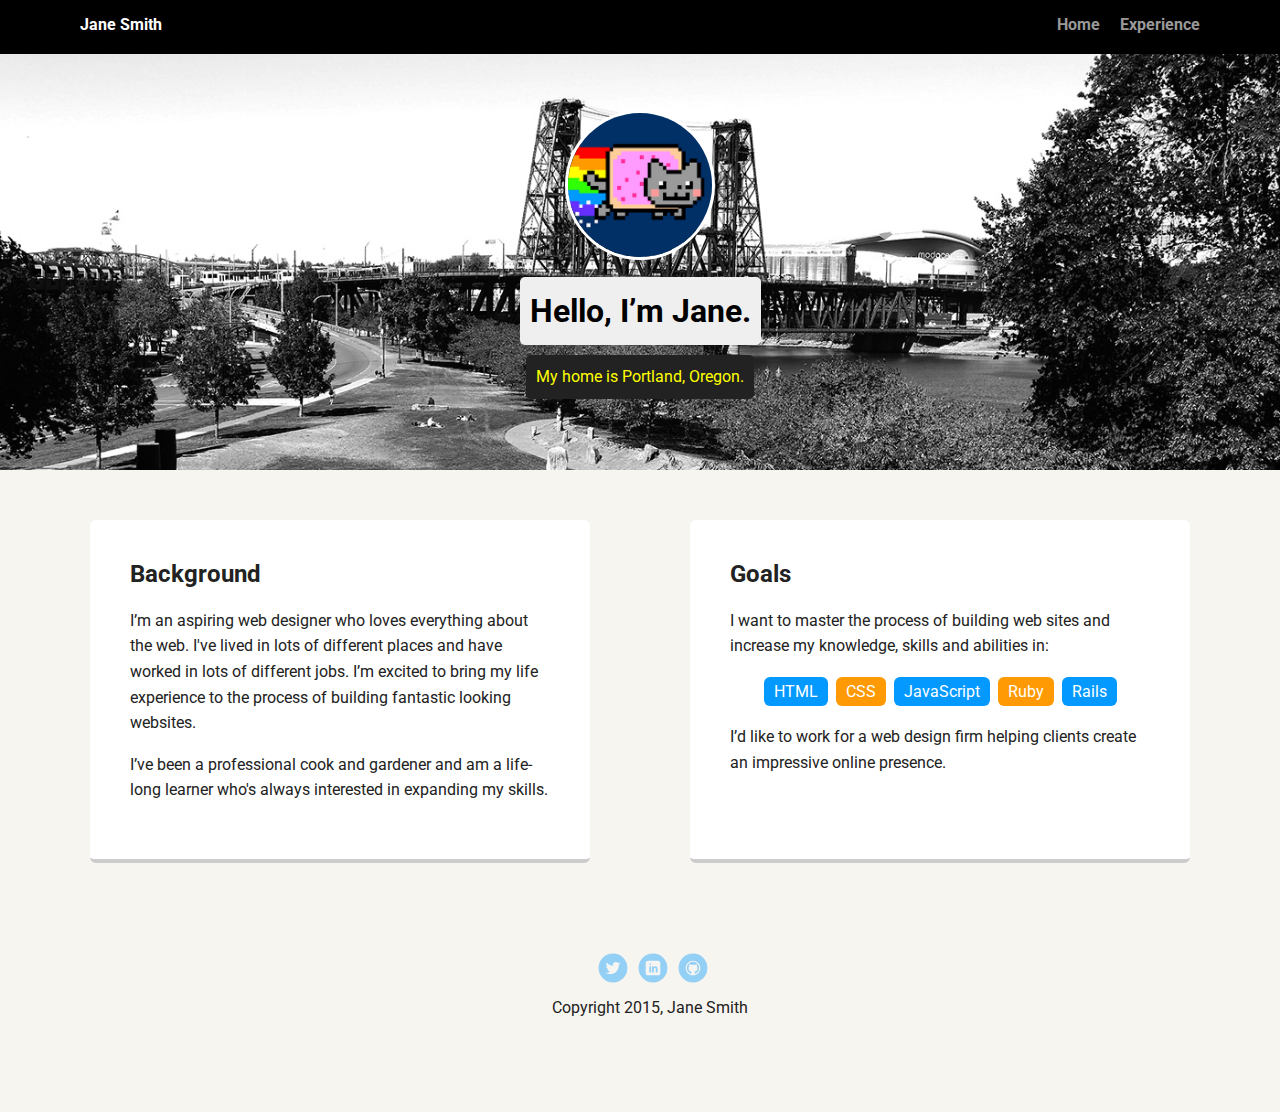
==== index.html @ df84a7fd "Initial commit" ====
<!doctype html>
<html lang="en">
<head>
  <meta charset="utf-8">
  <title>Jane Smith's Profile</title>
  <meta name="viewport" content="width=device-width, initial-scale=1.0">
  <link rel="stylesheet" href="styles.css">
  <link href="https://fonts.googleapis.com/css?family=Muli%7CRoboto:400,300,500,700,900" rel="stylesheet"></head>
  <body>

    <div class="main-nav">
        <ul class="nav">
          <li class="name">Jane Smith</li>
          <li><a href="#">Home</a></li>
          <li><a href="#">Experience</a></li>
        </ul>
    </div>

    <header>
      <img src="images/me.png" alt="Drawing of Jane Smith" class="profile-image">
      <h1 class="tag name">Hello, I’m Jane.</h1>
      <p class="tag location">My home is Portland, Oregon.</p>
    </header>

    <main class="flex">
      <div class="card">
        <h2>Background</h2>
        <p>I’m an aspiring web designer who loves everything about the web. I've lived in lots of different places and have worked in lots of different jobs. I’m excited to bring my life experience to the process of building fantastic looking websites.</p>
        <p>I’ve been a professional cook and gardener and am a life-long learner who's always interested in expanding my skills.</p>
      </div> 

      <div class="card">
        <h2>Goals</h2>
        <p>I want to master the process of building web sites and increase my knowledge, skills and abilities in:</p>
        <ul class="skills">
          <li>HTML</li>
          <li>CSS</li>
          <li>JavaScript</li>
          <li>Ruby</li>
          <li>Rails</li>
        </ul>
        <p>I’d like to work for a web design firm helping clients create an impressive online presence.</p>
      </div> 

    </main>
    <footer>
      <ul>
        <li><a href="#" class="social twitter">Twitter</a></li>
        <li><a href="#" class="social linkedin">LinkedIn</a></li>
        <li><a href="#" class="social github">Github</a></li>
      </ul>
      <p class="copyright">Copyright 2015, Jane Smith</p>
    </footer>
  </body>
  </html>
---- styles.css ----
/* Global Layout Set-up */
* { 
  box-sizing: border-box;
}
  
body {
  margin: 0;
  padding: 0;
  text-align: center;
  font-family: 'Roboto', sans-serif;
  color: #222;
  background: #f7f5f0;
}
/* Link Styles */

a {
  text-decoration: none;
  color: #999;
}
a:hover {
  color: #6633ff;
}

/* Section Styles */

.main-nav {
  width: 100%;
  background: black;
  min-height: 30px;
  padding: 10px;
  position: fixed;
  text-align: center;
}
.nav {
  display: flex;
  justify-content: space-around;
  font-weight: 700;
  list-style-type: none;
  margin: 0 auto;
  padding: 0;
}

.nav .name {
    display: block;
    margin-right: auto;
    color: white;
}
.nav li {
  padding: 5px 10px 10px 10px;
}
.nav a {
  transition: all .5s;
}
.nav a:hover {
  color: white
}

header {
  text-align: center;
  background: url('images/portland.jpg') no-repeat top center ;
  background-size: cover;
  overflow: hidden;
  padding-top: 60px;
}
header {
  line-height: 1.5;
}
header .profile-image {
  margin-top: 50px;
  width: 150px;
  height: 150px;
  border-radius: 50%;
  border: 3px solid white;
  transition: all .5s;
}
header .profile-image:hover {
  transform: scale(1.2) rotate(5deg);
}
.tag {
  background-color: #efefef;
  color: black;
  padding: 10px;
  border-radius: 5px;
  display: table;
  margin: 10px auto;
} 
.location {
  background-color: #222;
  color: yellow;
}
.card {
  margin: 30px;
  padding: 20px 40px 40px;
  max-width: 500px;
  text-align: left;
  background: #fff;
  border-bottom: 4px solid #ccc;
  border-radius: 6px;
  transition: all .5s;
}
.card:hover {
  border-color: #ff99ff;
}

ul.skills {
  padding: 0;
  text-align: center;
}

.skills li {
  border-radius: 6px;
  display: inline-block;
  background: #ff9904;
  color: white;
  padding: 5px 10px;
  margin: 2px;
}

.skills li:nth-child(odd) {
  background: #0399ff;
}

footer {
  width: 100%;
  min-height: 30px;
  padding: 20px 0 40px 20px;
}

footer .copyright {
  top: -8px;
  font-size: .75em;
}

footer ul {
  list-style-type: none;
  margin: 0;
  padding: 0;
}

footer ul li {
  display: inline-block;
}

a.social {
  display: inline-block;
  text-indent: -9999px;
  margin-left: 5px;
  width: 30px;
  height: 30px;
  background-size: 30px 30px;
  opacity: .4;
  transition: all .5s;
}
a.twitter {
  background-image: url(images/twitter.svg);
}
a.linkedin {
  background-image: url(images/linkedin.svg);
}
a.github {
  background-image: url(images/github.svg);
}
a.social:hover {
  opacity: 1;
}
.clearfix {
  clear: both;
}

/* Styles for larger screens */
@media screen and (min-width: 720px) {
  
  .flex {
      display: -ms-flexbox;      /* TWEENER - IE 10 */
      display: flex; 
      max-width: 1200px;
      -ms-flex-pack: distribute;
      justify-content: space-around;
      margin: 0 auto;
  }

  header {
    min-height: 470px;
  }

  .nav {
    max-width: 1200px;
    padding: 0 30px;
  }


  main {
    padding-top: 20px;
  }

  main p {
    line-height: 1.6em;
  }

  footer {
    font-size: 1.3em;
    max-width: 1200px;
    margin: 40px auto;
  }

}
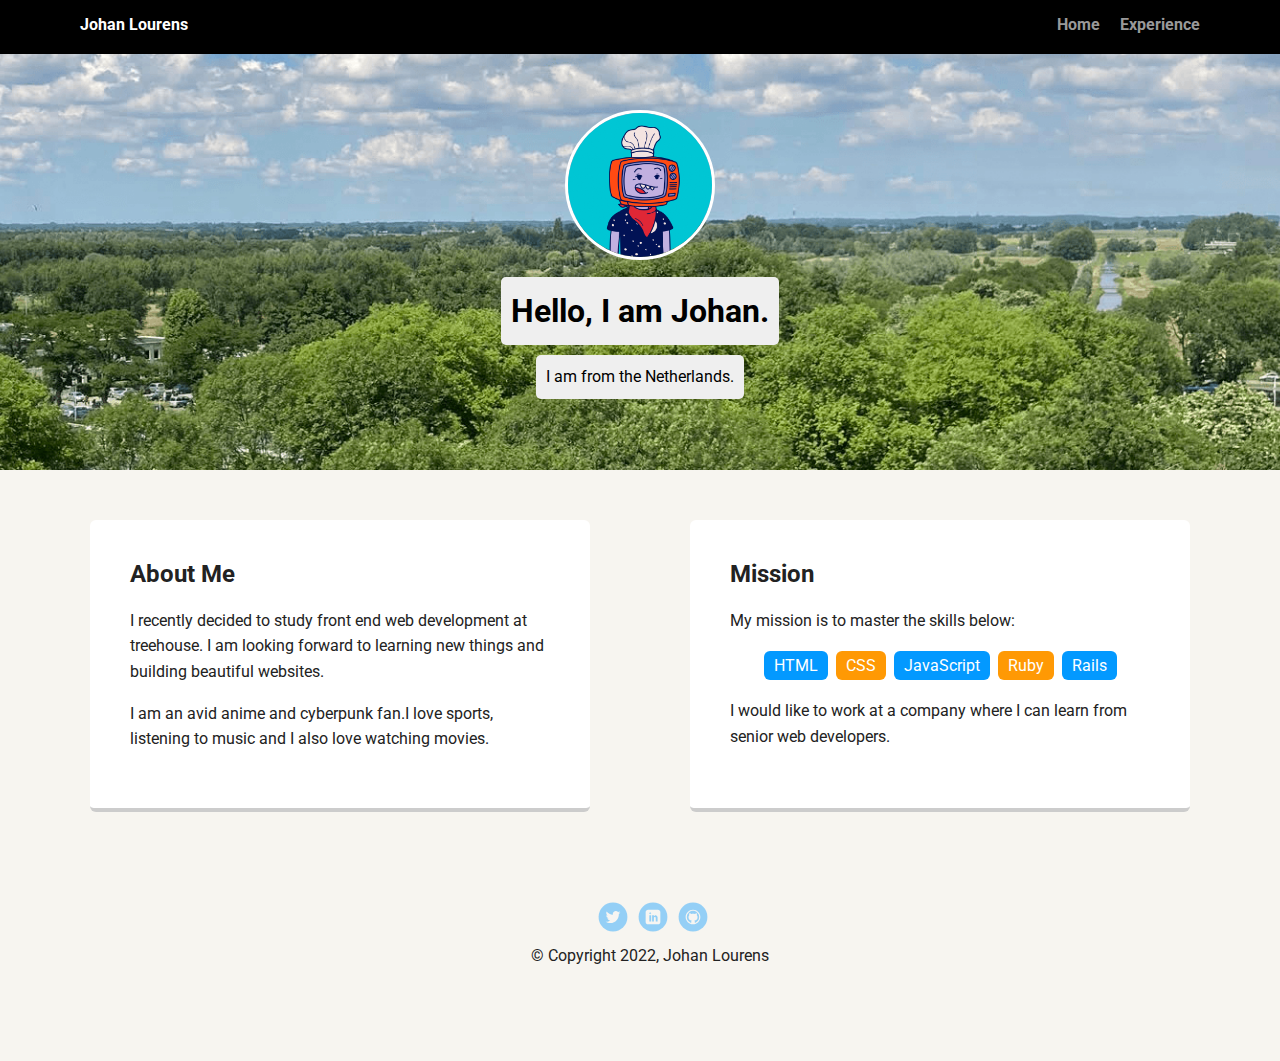
==== commit 2381c013: "added pictures and fixed text of mainpage" ====
--- a/index.html
+++ b/index.html
@@ -1,55 +1,60 @@
 <!doctype html>
 <html lang="en">
+
 <head>
   <meta charset="utf-8">
-  <title>Jane Smith's Profile</title>
+  <title>Johan Lourens</title>
   <meta name="viewport" content="width=device-width, initial-scale=1.0">
   <link rel="stylesheet" href="styles.css">
-  <link href="https://fonts.googleapis.com/css?family=Muli%7CRoboto:400,300,500,700,900" rel="stylesheet"></head>
-  <body>
+  <link href="https://fonts.googleapis.com/css?family=Muli%7CRoboto:400,300,500,700,900" rel="stylesheet">
+</head>
 
-    <div class="main-nav">
-        <ul class="nav">
-          <li class="name">Jane Smith</li>
-          <li><a href="#">Home</a></li>
-          <li><a href="#">Experience</a></li>
-        </ul>
-    </div>
+<body>
 
-    <header>
-      <img src="images/me.png" alt="Drawing of Jane Smith" class="profile-image">
-      <h1 class="tag name">Hello, I’m Jane.</h1>
-      <p class="tag location">My home is Portland, Oregon.</p>
-    </header>
+  <div class="main-nav">
+    <ul class="nav">
+      <li class="name">Johan Lourens</li>
+      <li><a href="#">Home</a></li>
+      <li><a href="#">Experience</a></li>
+    </ul>
+  </div>
 
-    <main class="flex">
-      <div class="card">
-        <h2>Background</h2>
-        <p>I’m an aspiring web designer who loves everything about the web. I've lived in lots of different places and have worked in lots of different jobs. I’m excited to bring my life experience to the process of building fantastic looking websites.</p>
-        <p>I’ve been a professional cook and gardener and am a life-long learner who's always interested in expanding my skills.</p>
-      </div> 
+  <header>
+    <img src="./images/new_profile_pic.png" alt="This picture is actually an NFT i own" class="profile-image">
+    <h1 class="tag name">Hello, I am Johan.</h1>
+    <p class="tag location">I am from the Netherlands.</p>
+  </header>
 
-      <div class="card">
-        <h2>Goals</h2>
-        <p>I want to master the process of building web sites and increase my knowledge, skills and abilities in:</p>
-        <ul class="skills">
-          <li>HTML</li>
-          <li>CSS</li>
-          <li>JavaScript</li>
-          <li>Ruby</li>
-          <li>Rails</li>
-        </ul>
-        <p>I’d like to work for a web design firm helping clients create an impressive online presence.</p>
-      </div> 
+  <main class="flex">
+    <article class="card">
+      <h2>About Me</h2>
+      <p>I recently decided to study front end web development at treehouse. I am looking forward to learning new things
+        and building beautiful websites. </p>
+      <p>I am an avid anime and cyberpunk fan.I love sports, listening to music and I also love watching movies. </p>
+    </article>
 
-    </main>
-    <footer>
-      <ul>
-        <li><a href="#" class="social twitter">Twitter</a></li>
-        <li><a href="#" class="social linkedin">LinkedIn</a></li>
-        <li><a href="#" class="social github">Github</a></li>
+    <article class="card">
+      <h2>Mission</h2>
+      <p>My mission is to master the skills below:</p>
+      <ul class="skills">
+        <li>HTML</li>
+        <li>CSS</li>
+        <li>JavaScript</li>
+        <li>Ruby</li>
+        <li>Rails</li>
       </ul>
-      <p class="copyright">Copyright 2015, Jane Smith</p>
-    </footer>
-  </body>
-  </html>
+      <p>I would like to work at a company where I can learn from senior web developers.</p>
+    </article>
+  </main>
+
+  <footer>
+    <ul>
+      <li><a href="https://twitter.com/0xjdll" class="social twitter" target="_blank">Twitter</a></li>
+      <li><a href="https://www.linkedin.com/in/jodelalo/" class="social linkedin" target="_blank">LinkedIn</a></li>
+      <li><a href="https://github.com/0xjl/" class="social github" target="_blank">Github</a></li>
+    </ul>
+    <p class="copyright">&#169 Copyright 2022, Johan Lourens</p>
+  </footer>
+</body>
+
+</html>--- a/styles.css
+++ b/styles.css
@@ -57,7 +57,7 @@
 
 header {
   text-align: center;
-  background: url('images/portland.jpg') no-repeat top center ;
+  background: url('./images/new_background.png') no-repeat top center ;
   background-size: cover;
   overflow: hidden;
   padding-top: 60px;
@@ -85,8 +85,8 @@
   margin: 10px auto;
 } 
 .location {
-  background-color: #222;
-  color: yellow;
+  background-color: #efefef;
+  color: black;
 }
 .card {
   margin: 30px;
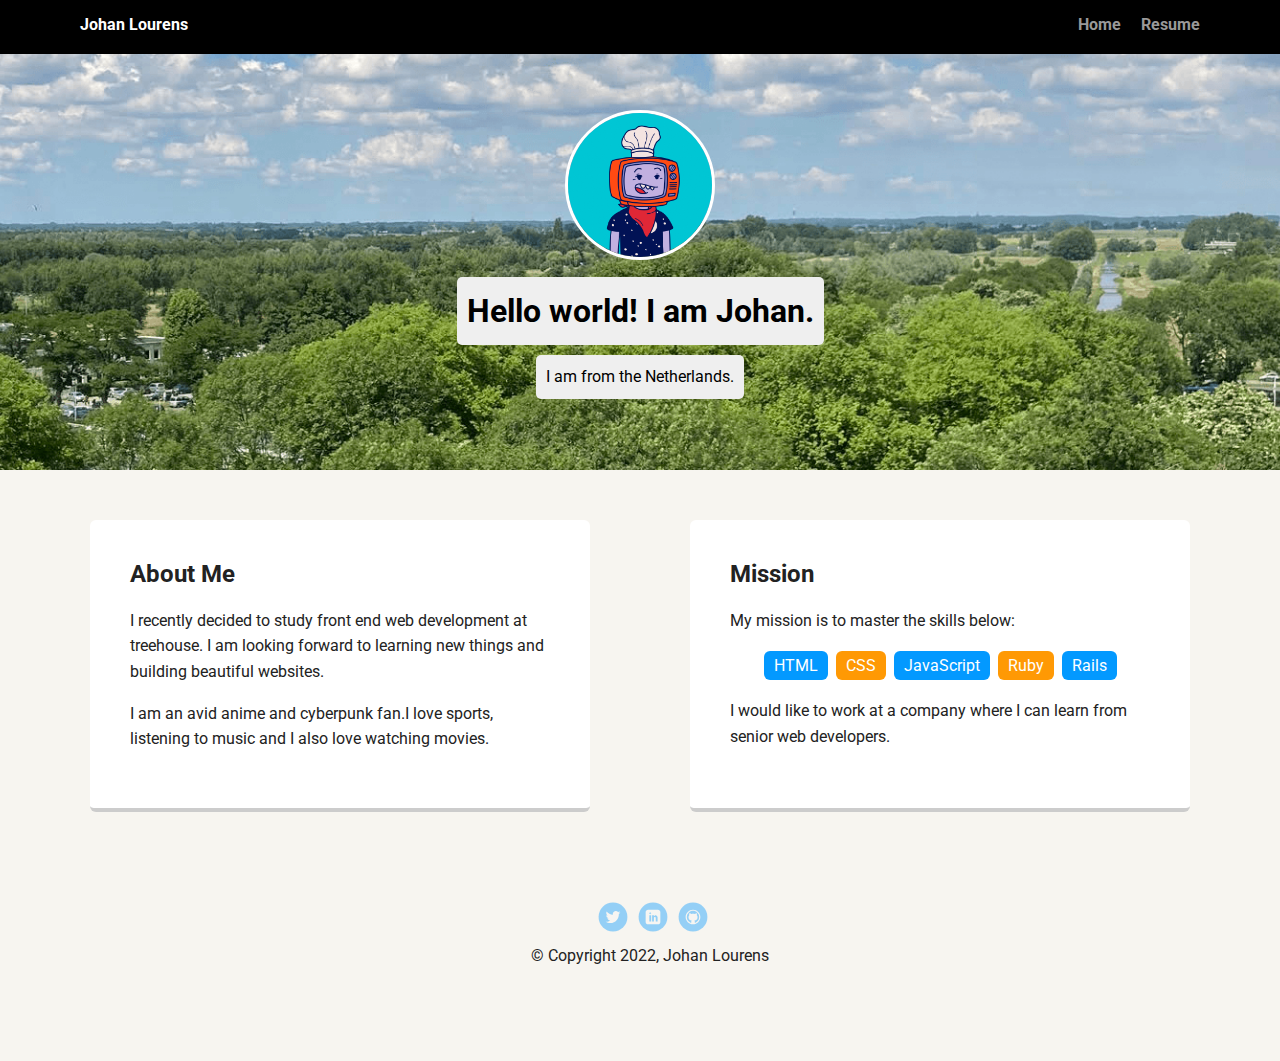
==== commit a94622cc: "added second page according to instructions" ====
--- a/index.html
+++ b/index.html
@@ -14,14 +14,14 @@
   <div class="main-nav">
     <ul class="nav">
       <li class="name">Johan Lourens</li>
-      <li><a href="#">Home</a></li>
-      <li><a href="#">Experience</a></li>
+      <li><a href="index.html">Home</a></li>
+      <li><a href="/resume.html">Resume</a></li>
     </ul>
   </div>
 
   <header>
     <img src="./images/new_profile_pic.png" alt="This picture is actually an NFT i own" class="profile-image">
-    <h1 class="tag name">Hello, I am Johan.</h1>
+    <h1 class="tag name">Hello world! I am Johan.</h1>
     <p class="tag location">I am from the Netherlands.</p>
   </header>
 
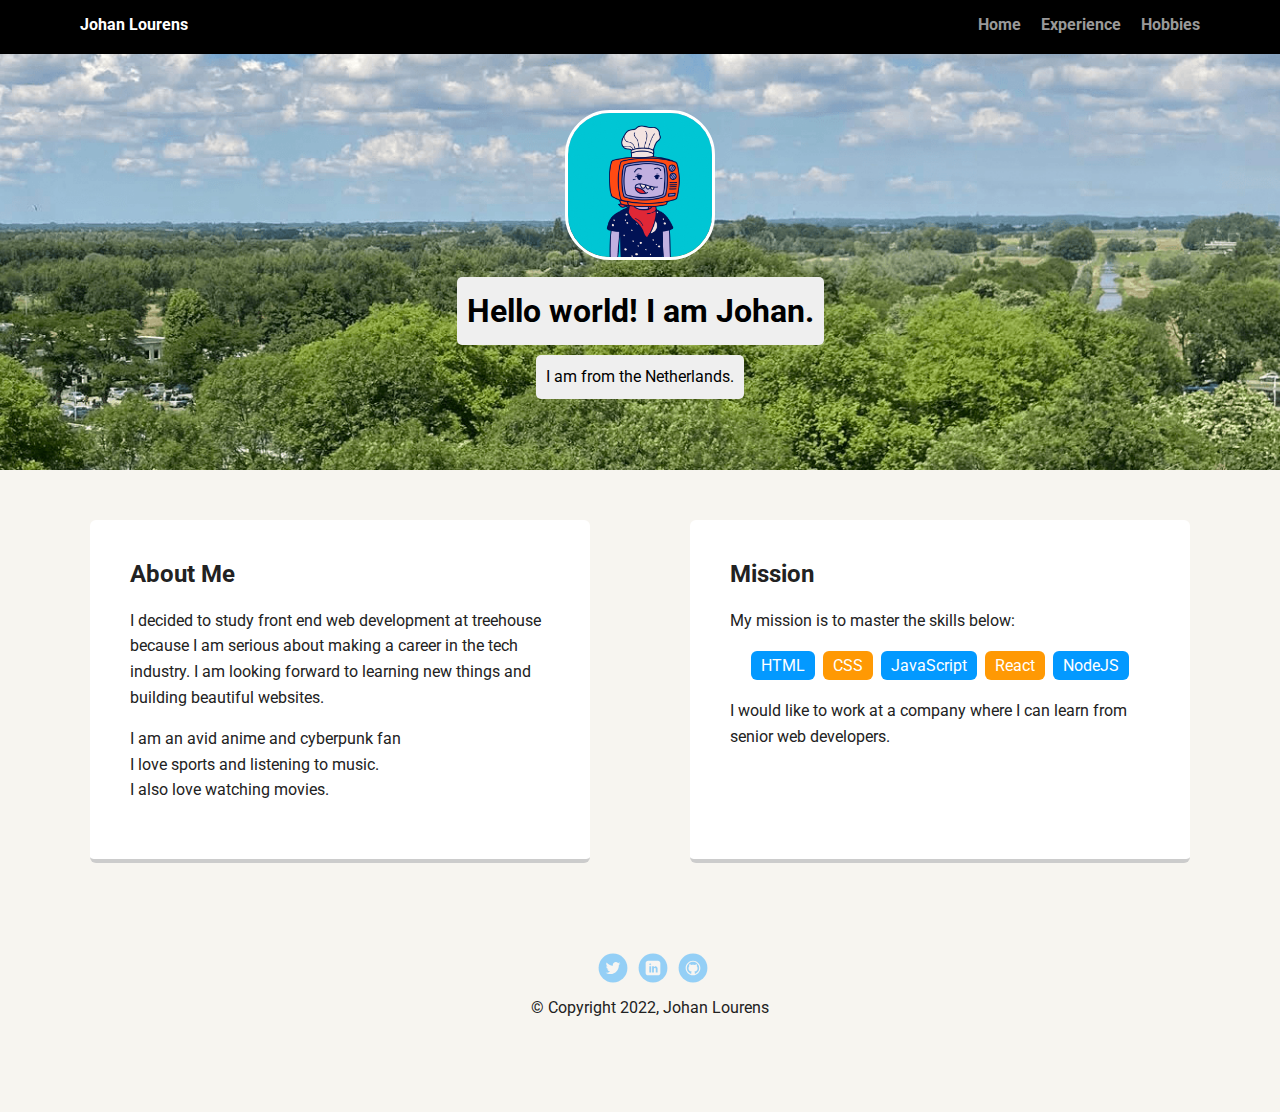
==== commit 2511f051: "fix experiences page" ====
--- a/index.html
+++ b/index.html
@@ -5,19 +5,20 @@
   <meta charset="utf-8">
   <title>Johan Lourens</title>
   <meta name="viewport" content="width=device-width, initial-scale=1.0">
-  <link rel="stylesheet" href="styles.css">
+  <link rel="stylesheet" href="style.css">
   <link href="https://fonts.googleapis.com/css?family=Muli%7CRoboto:400,300,500,700,900" rel="stylesheet">
 </head>
 
 <body>
 
-  <div class="main-nav">
+  <nav class="main-nav">
     <ul class="nav">
       <li class="name">Johan Lourens</li>
       <li><a href="index.html">Home</a></li>
-      <li><a href="/resume.html">Resume</a></li>
+      <li><a href="/resume.html">Experience</a></li>
+      <li><a href="/resume.html">Hobbies</a></li>
     </ul>
-  </div>
+  </nav>
 
   <header>
     <img src="./images/new_profile_pic.png" alt="This picture is actually an NFT i own" class="profile-image">
@@ -28,9 +29,13 @@
   <main class="flex">
     <article class="card">
       <h2>About Me</h2>
-      <p>I recently decided to study front end web development at treehouse. I am looking forward to learning new things
+      <p>I decided to study front end web development at treehouse because I am serious about making a career in the
+        tech industry. I am looking forward to learning new things
         and building beautiful websites. </p>
-      <p>I am an avid anime and cyberpunk fan.I love sports, listening to music and I also love watching movies. </p>
+      <p> I am an avid anime and cyberpunk fan<br>
+        I love sports and listening to music.<br>
+        I also love watching movies.
+      </p>
     </article>
 
     <article class="card">
@@ -40,17 +45,17 @@
         <li>HTML</li>
         <li>CSS</li>
         <li>JavaScript</li>
-        <li>Ruby</li>
-        <li>Rails</li>
+        <li>React</li>
+        <li>NodeJS</li>
       </ul>
       <p>I would like to work at a company where I can learn from senior web developers.</p>
     </article>
   </main>
-
+  <!-- I added target blank to the links below so that it opens in a new page -->
   <footer>
     <ul>
       <li><a href="https://twitter.com/0xjdll" class="social twitter" target="_blank">Twitter</a></li>
-      <li><a href="https://www.linkedin.com/in/jodelalo/" class="social linkedin" target="_blank">LinkedIn</a></li>
+      <li><a href="www.linkedin.com/in/0xjdll" class="social linkedin" target="_blank">LinkedIn</a></li>
       <li><a href="https://github.com/0xjl/" class="social github" target="_blank">Github</a></li>
     </ul>
     <p class="copyright">&#169 Copyright 2022, Johan Lourens</p>
--- a/style.css
+++ b/style.css
@@ -0,0 +1,223 @@
+/* Global Layout Set-up */
+* { 
+  box-sizing: border-box;
+}
+  
+body {
+  margin: 0;
+  padding: 0;
+  text-align: center;
+  font-family: 'Roboto', sans-serif;
+  color: #222;
+  background: #f7f5f0;
+}
+/* Link Styles */
+
+a {
+  text-decoration: none;
+  color: #999;
+}
+a:hover {
+  color: #6633ff;
+}
+
+/* Section Styles */
+
+.main-nav {
+  width: 100%;
+  background: black;
+  min-height: 30px;
+  padding: 10px;
+  position: fixed;
+  text-align: center;
+}
+.nav {
+  display: flex;
+  justify-content: space-around;
+  font-weight: 700;
+  list-style-type: none;
+  margin: 0 auto;
+  padding: 0;
+}
+
+.nav .name {
+    display: block;
+    margin-right: auto;
+    color: white;
+}
+.nav li {
+  padding: 5px 10px 10px 10px;
+}
+.nav a {
+  transition: all .5s;
+}
+.nav a:hover {
+  color: white
+}
+
+header {
+  text-align: center;
+  background: url('./images/new_background.png') no-repeat top center ;
+  background-size: cover;
+  overflow: hidden;
+  padding-top: 60px;
+}
+header {
+  line-height: 1.5;
+}
+header .profile-image {
+  margin-top: 50px;
+  width: 150px;
+  height: 150px;
+  border-radius: 30%;
+  border: 3px solid white;
+  transition: all .5s;
+}
+header .profile-image:hover {
+  transform: scale(1.2) rotate(360deg);
+}
+.tag {
+  background-color: #efefef;
+  color: black;
+  padding: 10px;
+  border-radius: 5px;
+  display: table;
+  margin: 10px auto;
+} 
+.location {
+  background-color: #efefef;
+  color: black;
+}
+.card {
+  margin: 30px;
+  padding: 20px 40px 40px;
+  max-width: 500px;
+  text-align: left;
+  background: #fff;
+  border-bottom: 4px solid #ccc;
+  border-radius: 6px;
+  transition: all .5s;
+}
+.card:hover {
+  border-color: #ff99ff;
+}
+
+ul.skills {
+  padding: 0;
+  text-align: center;
+}
+
+.skills li {
+  border-radius: 6px;
+  display: inline-block;
+  background: #ff9904;
+  color: white;
+  padding: 5px 10px;
+  margin: 2px;
+}
+
+.skills li:nth-child(odd) {
+  background: #0399ff;
+}
+
+footer {
+  width: 100%;
+  min-height: 30px;
+  padding: 20px 0 40px 20px;
+}
+
+footer .copyright {
+  top: -8px;
+  font-size: .75em;
+}
+
+footer ul {
+  list-style-type: none;
+  margin: 0;
+  padding: 0;
+}
+
+footer ul li {
+  display: inline-block;
+}
+
+a.social {
+  display: inline-block;
+  text-indent: -9999px;
+  margin-left: 5px;
+  width: 30px;
+  height: 30px;
+  background-size: 30px 30px;
+  opacity: .4;
+  transition: all .5s;
+}
+a.twitter {
+  background-image: url(images/twitter.svg);
+}
+a.linkedin {
+  background-image: url(images/linkedin.svg);
+}
+a.github {
+  background-image: url(images/github.svg);
+}
+a.social:hover {
+  opacity: 1;
+}
+.clearfix {
+  clear: both;
+}
+
+/* Style for resume page */
+.experiences h1 {
+  padding: 25px;
+  font-size: 3em;
+}
+
+.experiences h2 {
+  margin: 0;
+  padding: 0;
+}
+
+.experiences em {
+  font-size: 0.95em;
+}
+
+
+/* Styles for larger screens */
+@media screen and (min-width: 720px) {
+  
+  .flex {
+      display: -ms-flexbox;      /* TWEENER - IE 10 */
+      display: flex; 
+      max-width: 1200px;
+      -ms-flex-pack: distribute;
+      justify-content: space-around;
+      margin: 0 auto;
+  }
+
+  header {
+    min-height: 470px;
+  }
+
+  .nav {
+    max-width: 1200px;
+    padding: 0 30px;
+  }
+
+
+  main {
+    padding-top: 20px;
+  }
+
+  main p {
+    line-height: 1.6em;
+  }
+
+  footer {
+    font-size: 1.3em;
+    max-width: 1200px;
+    margin: 40px auto;
+  }
+
+}
+
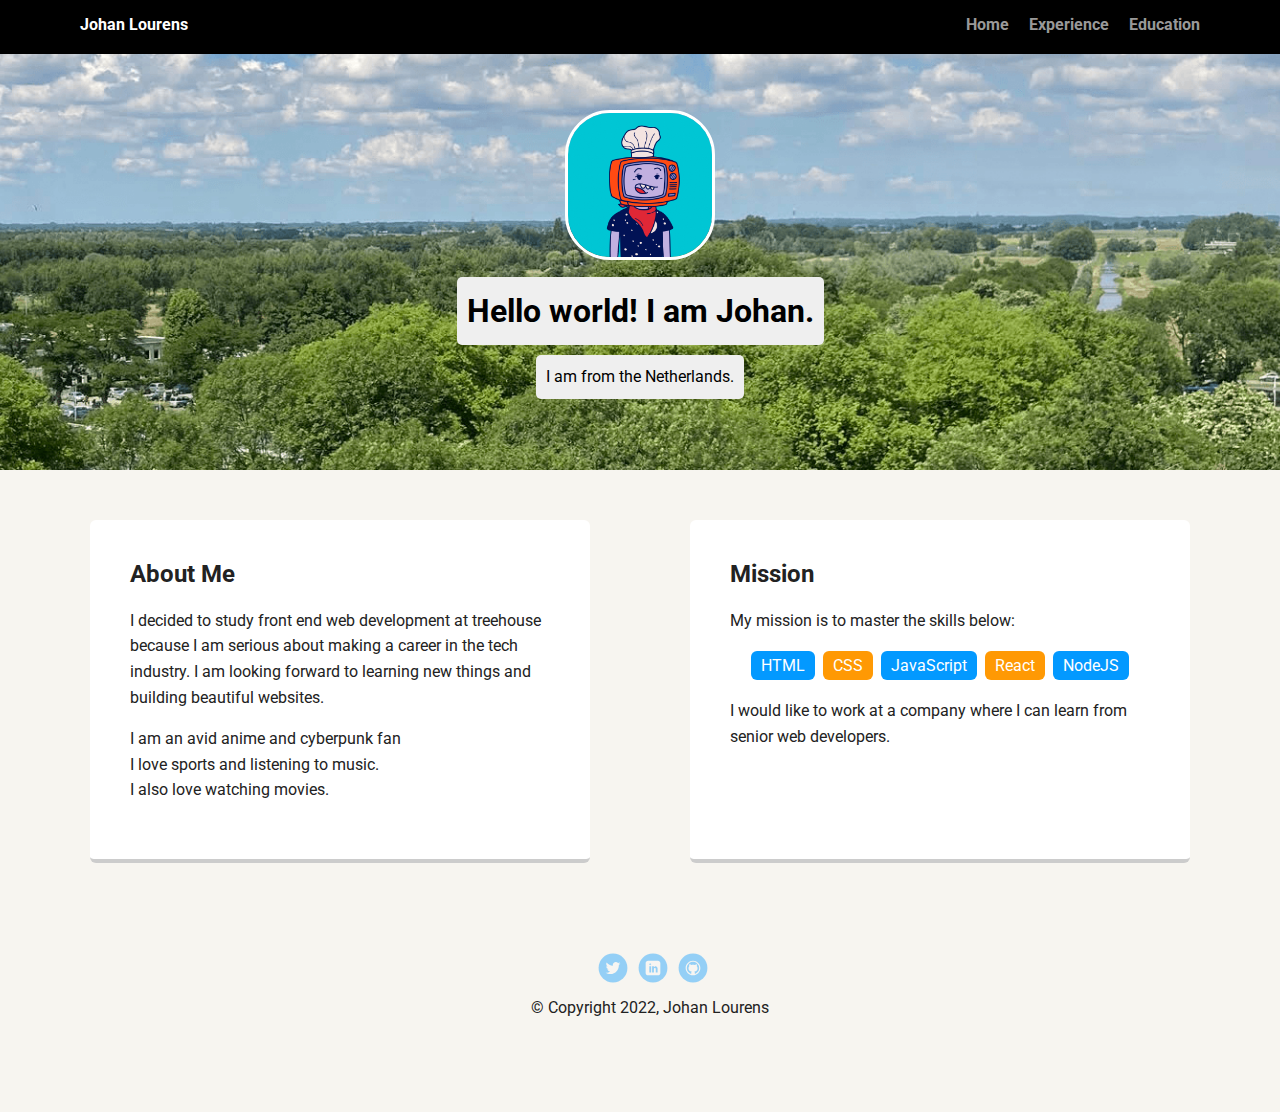
==== commit 3cb4426f: "added third page and additional image" ====
--- a/index.html
+++ b/index.html
@@ -15,13 +15,13 @@
     <ul class="nav">
       <li class="name">Johan Lourens</li>
       <li><a href="index.html">Home</a></li>
-      <li><a href="/resume.html">Experience</a></li>
-      <li><a href="/resume.html">Hobbies</a></li>
+      <li><a href="resume.html">Experience</a></li>
+      <li><a href="education.html">Education</a></li>
     </ul>
   </nav>
 
   <header>
-    <img src="./images/new_profile_pic.png" alt="This picture is actually an NFT i own" class="profile-image">
+    <img src="images/new_profile_pic.png" alt="This picture is actually an NFT i own" class="profile-image">
     <h1 class="tag name">Hello world! I am Johan.</h1>
     <p class="tag location">I am from the Netherlands.</p>
   </header>
@@ -58,7 +58,7 @@
       <li><a href="www.linkedin.com/in/0xjdll" class="social linkedin" target="_blank">LinkedIn</a></li>
       <li><a href="https://github.com/0xjl/" class="social github" target="_blank">Github</a></li>
     </ul>
-    <p class="copyright">&#169 Copyright 2022, Johan Lourens</p>
+    <p class="copyright">&#169; Copyright 2022, Johan Lourens</p>
   </footer>
 </body>
 
--- a/style.css
+++ b/style.css
@@ -65,6 +65,8 @@
 header {
   line-height: 1.5;
 }
+
+/* I edited border radius to 30% and transformation to rotate 360 degrees. According to "how you'll be graded" to be able to receive "exceeds expectations"  */
 header .profile-image {
   margin-top: 50px;
   width: 150px;
@@ -169,8 +171,8 @@
 
 /* Style for resume page */
 .experiences h1 {
-  padding: 25px;
   font-size: 3em;
+  margin-top: 1.25em;
 }
 
 .experiences h2 {
@@ -182,6 +184,11 @@
   font-size: 0.95em;
 }
 
+.experience-image img {
+  margin-top: 50px;
+  border-radius: 60%;
+  border: 3px solid #222;
+}
 
 /* Styles for larger screens */
 @media screen and (min-width: 720px) {
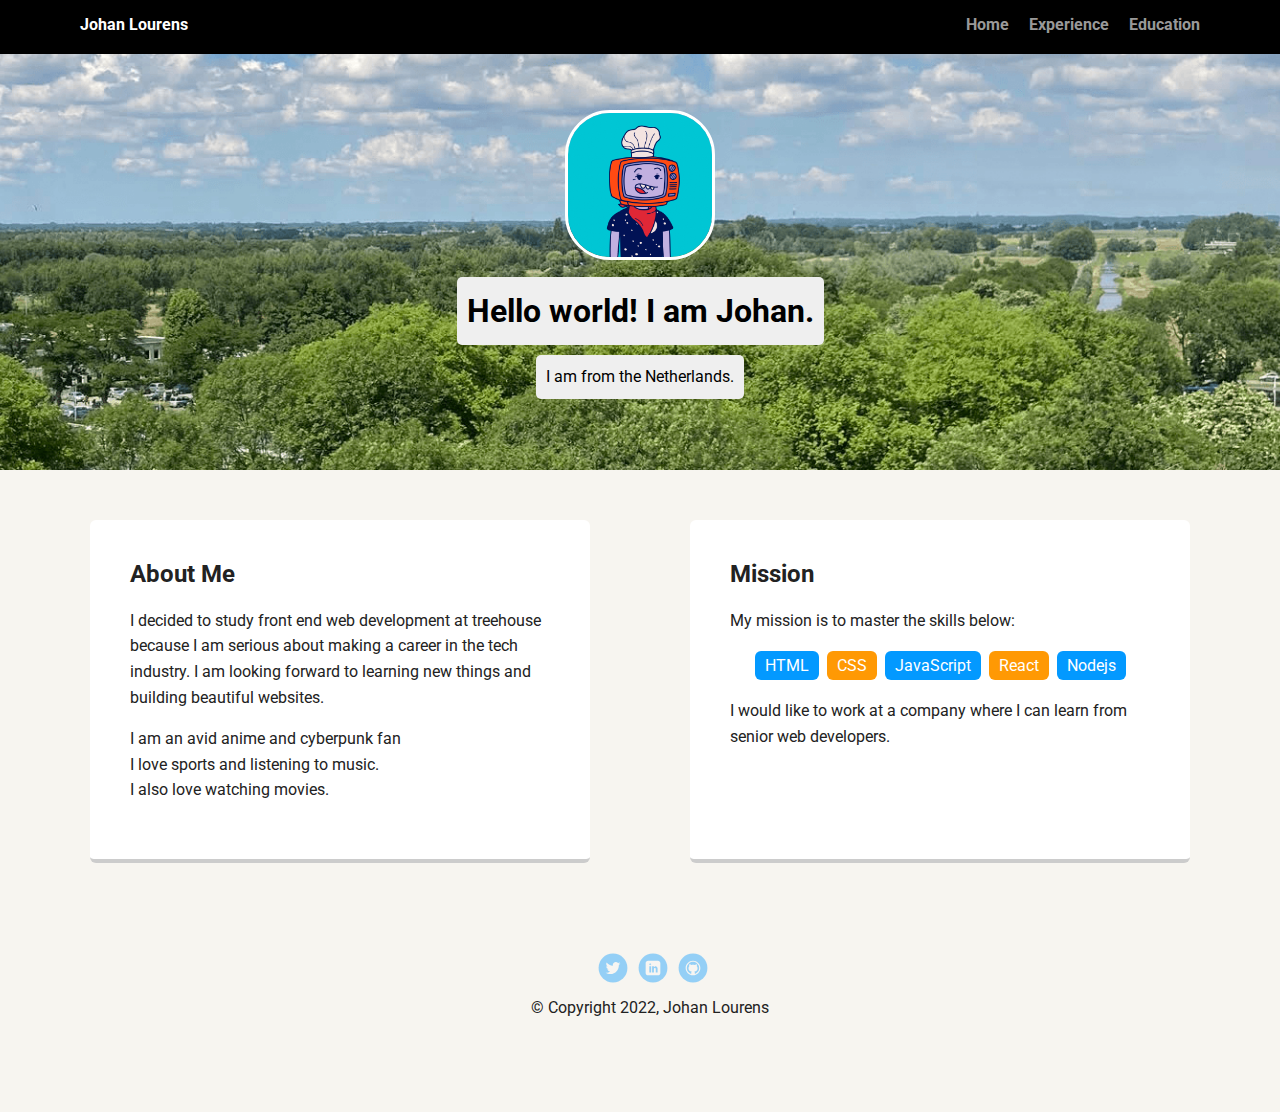
==== commit f428cced: "update" ====
--- a/index.html
+++ b/index.html
@@ -15,7 +15,7 @@
     <ul class="nav">
       <li class="name">Johan Lourens</li>
       <li><a href="index.html">Home</a></li>
-      <li><a href="resume.html">Experience</a></li>
+      <li><a href="experience.html">Experience</a></li>
       <li><a href="education.html">Education</a></li>
     </ul>
   </nav>
@@ -46,7 +46,7 @@
         <li>CSS</li>
         <li>JavaScript</li>
         <li>React</li>
-        <li>NodeJS</li>
+        <li>Nodejs</li>
       </ul>
       <p>I would like to work at a company where I can learn from senior web developers.</p>
     </article>
--- a/style.css
+++ b/style.css
@@ -170,21 +170,27 @@
 }
 
 /* Style for resume page */
-.experiences h1 {
+.main-article h1 {
   font-size: 3em;
   margin-top: 1.25em;
 }
 
-.experiences h2 {
+.main-article h2 {
   margin: 0;
   padding: 0;
 }
 
-.experiences em {
+.main-article em {
   font-size: 0.95em;
 }
 
-.experience-image img {
+.image-1 img {
+  margin-top: 50px;
+  border-radius: 15%;
+  border: 3px solid #222;
+}
+
+.image-2 img {
   margin-top: 50px;
   border-radius: 60%;
   border: 3px solid #222;
